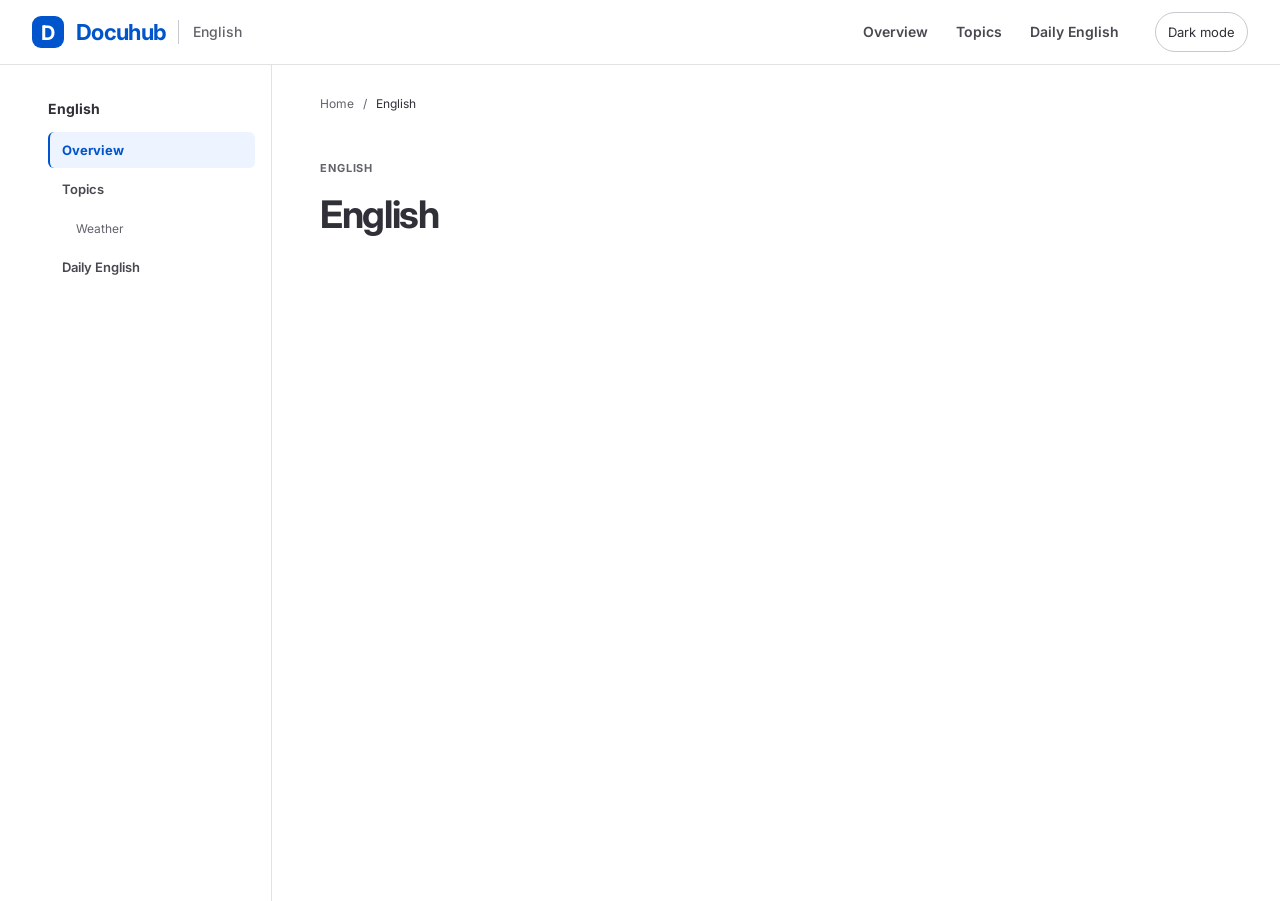
==== eng/index.html @ 5186b71e "Added a couple of more sentences for ajar" ====
<!DOCTYPE html>
<html lang="en">
  <head>
    <meta charset="UTF-8" />
    <meta name="viewport" content="width=device-width, initial-scale=1.0" />
    <title>English | Docuhub</title>
    <link rel="preconnect" href="https://fonts.googleapis.com" />
    <link rel="preconnect" href="https://fonts.gstatic.com" crossorigin />
    <link href="https://fonts.googleapis.com/css2?family=Inter:wght@400;500;600;700;800&display=swap" rel="stylesheet" />
    <link rel="stylesheet" href="../styles.css" />
    <link rel="stylesheet" href="english.css" />
    <link rel="stylesheet" href="../docs.css" />
  </head>
  <body>
    <header class="site-header">
      <div class="container header-inner">
        <a href="index.html" class="brand">Docuhub</a>
        <nav class="main-nav" aria-label="Primary navigation">
          <a href="#topics">Topics</a>
          <a href="#daily-english">Daily English</a>
        </nav>
        <a href="index.html" class="header-link">English home</a>
      </div>
    </header>
    <nav class="breadcrumb container" aria-label="Breadcrumb">
      <a href="index.html">Home</a><span>/</span><span aria-current="page">English</span>
    </nav>
    <main class="git-page">
      <section class="hero" id="english-overview">
        <div class="container hero-copy">
          <span class="eyebrow">English</span>
          <h1>English</h1>
        </div>
      </section>
      <section class="git-section" id="topics" aria-labelledby="topics-heading" hidden>
        <div class="english-layout">
          <aside class="english-sidebar">
            <h2 id="topics-heading">Topics</h2>
            <nav aria-label="English topics">
              <a href="#weather" aria-current="page">Weather</a>
            </nav>
          </aside>
          <article class="english-content" id="weather" aria-labelledby="weather-heading">
            <span class="eyebrow">English / Topics</span>
            <h1 id="weather-heading">Weather</h1>
            <p>Learn useful words and phrases for talking about the weather in everyday conversations.</p>
            <section id="weather-vocabulary" aria-labelledby="weather-vocabulary-heading">
              <h2 id="weather-vocabulary-heading">Vocabulary</h2>
              <dl>
                <dt>Sunny</dt>
                <dd>The sun is shining. "It's sunny today."</dd>
                <dt>Cloudy</dt>
                <dd>The sky is covered with clouds. "It's cloudy this morning."</dd>
                <dt>Rainy</dt>
                <dd>Rain is falling. "It's a rainy day, so take an umbrella."</dd>
                <dt>Windy</dt>
                <dd>There is a lot of wind. "It's windy outside."</dd>
                <dt>Chilly</dt>
                <dd>A little cold. "It's chilly this evening."</dd>
              </dl>
            </section>
            <section id="weather-phrases" aria-labelledby="weather-phrases-heading">
              <h2 id="weather-phrases-heading">Useful phrases</h2>
              <ul>
                <li>What's the weather like today?</li>
                <li>It looks like it might rain.</li>
                <li>It's getting warmer.</li>
                <li>What's the forecast for tomorrow?</li>
                <li>The weather was good at the start of the day, then a sudden downpour ruined our afternoon plans.</li>
                <li>The weather was good at the start of the day, then the wind picked up and it started to pour.</li>
                <li>Fair weather was forecast for the following day.</li>
                <li>The weather is expected to remain clear for the next few days.</li>
                <li>The match has been cancelled due to adverse weather conditions.</li>
                <li>The rescue operation has been complicated by bad weather.</li>
              </ul>
            </section>
            <section id="weather-conversation" aria-labelledby="weather-conversation-heading">
              <h2 id="weather-conversation-heading">Example conversation</h2>
              <p><strong>Alex:</strong> What's the weather like outside?</p>
              <p><strong>Sam:</strong> It's sunny, but a little chilly.</p>
              <p><strong>Alex:</strong> Should I take a jacket?</p>
              <p><strong>Sam:</strong> Yes, it might get colder this afternoon.</p>
            </section>
            <section id="weather-practice" aria-labelledby="weather-practice-heading">
              <h2 id="weather-practice-heading">Practice</h2>
              <p>Describe today's weather in your town using two or three sentences. Then say what you will wear or take with you.</p>
            </section>
          </article>
          <aside class="english-toc">
            <h2>On this page</h2>
            <nav aria-label="Weather table of contents">
              <a href="#weather-vocabulary">Vocabulary</a>
              <a href="#weather-phrases">Useful phrases</a>
              <a href="#weather-conversation">Example conversation</a>
              <a href="#weather-practice">Practice</a>
            </nav>
          </aside>
        </div>
      </section>
      <section class="git-section" id="daily-english" aria-labelledby="daily-english-heading" hidden>
        <div class="container">
          <div class="section-heading">
            <h2 id="daily-english-heading">Daily English</h2>
          </div>
          <p>We left the door ajar so that we could hear what they were saying.(If a door is ajar, it is slightly open)
            അവർ പറയുന്നത് കേൾക്കാൻ വേണ്ടി ഞങ്ങൾ വാതിൽ തുറന്നിട്ടു.<br/>
            I left the door ajar so that I could hear the baby.<br/>
            When police arrived, the center console of his pickup truck was ajar.
          </p>
        </div>
      </section>
    </main>
    <script src="../docs.js"></script>
    <script src="english.js"></script>
  </body>
</html>
---- styles.css ----
:root {
  --bg: #f5f7fb;
  --bg-soft: #f9fafb;
  --panel: #ffffff;
  --panel-alt: #f8fafc;
  --line: #e7ebf1;
  --line-strong: #dfe7f1;
  --text: #111827;
  --muted: #5b6474;
  --muted-strong: #374151;
  --primary: #4f46e5;
  --primary-soft: #eef2ff;
  --success: #10b981;
  --warning: #f59e0b;
  --shadow: 0 14px 32px rgba(15, 23, 42, 0.06);
  --radius: 20px;
}

* {
  box-sizing: border-box;
}

html {
  scroll-behavior: smooth;
}

body {
  margin: 0;
  font-family: "Inter", sans-serif;
  background: linear-gradient(180deg, #eaf4ff 0%, #f5faff 42%, #dceeff 100%);
  color: var(--text);
  line-height: 1.6;
}

a {
  color: inherit;
  text-decoration: none;
}

img {
  max-width: 100%;
  display: block;
}

.container {
  width: min(860px, calc(100% - 32px));
  margin: 0 auto;
}

.site-header {
  position: sticky;
  top: 0;
  z-index: 30;
  background: rgba(255, 255, 255, 0.8);
  backdrop-filter: blur(14px);
  border-bottom: 1px solid rgba(231, 235, 241, 0.9);
}

.header-inner {
  height: 78px;
  display: flex;
  align-items: center;
  justify-content: space-between;
  gap: 28px;
}

.brand {
  font-size: 1.15rem;
  font-weight: 700;
  letter-spacing: -0.03em;
}

.main-nav {
  display: flex;
  align-items: center;
  gap: 10px;
  margin-left: auto;
  margin-right: auto;
}

.main-nav a {
  padding: 10px 14px;
  border-radius: 10px;
  color: var(--muted-strong);
  font-size: 0.88rem;
  font-weight: 600;
  transition: background 0.2s ease, color 0.2s ease;
}

.main-nav a:hover,
.main-nav a:focus-visible {
  background: #f3f4f6;
  color: var(--text);
}

.header-link {
  display: inline-flex;
  align-items: center;
  justify-content: center;
  min-height: 38px;
  padding: 10px 16px;
  border: 1px solid var(--line);
  border-radius: 10px;
  color: var(--text);
  background: rgba(255, 255, 255, 0.7);
  font-size: 0.82rem;
  font-weight: 600;
}

.breadcrumb {
  display: flex;
  align-items: center;
  gap: 9px;
  padding-top: 16px;
  color: var(--muted);
  font-size: 0.8rem;
  font-weight: 600;
}

.breadcrumb a:hover,
.breadcrumb a:focus-visible {
  color: var(--primary);
}

.breadcrumb span:last-child {
  color: var(--text);
}

.hero {
  padding: 88px 0 45px;
}

.hero-grid {
  display: grid;
  grid-template-columns: 1fr;
  gap: 32px;
  align-items: start;
}

.eyebrow {
  display: inline-flex;
  align-items: center;
  padding: 6px 10px;
  border-radius: 999px;
  background: var(--primary-soft);
  color: var(--primary);
  font-size: 0.72rem;
  font-weight: 700;
  letter-spacing: 0.08em;
  text-transform: uppercase;
}

.hero-copy h1 {
  margin: 18px 0 16px;
  font-size: clamp(2.8rem, 4vw, 4.4rem);
  line-height: 0.98;
  letter-spacing: -0.06em;
}

.hero-copy p {
  margin: 0;
  max-width: 560px;
  color: var(--muted);
  font-size: 1.08rem;
}

.hero-actions {
  display: flex;
  flex-wrap: wrap;
  gap: 14px;
  margin-top: 28px;
}

.btn {
  display: inline-flex;
  align-items: center;
  justify-content: center;
  min-height: 46px;
  padding: 0 22px;
  border-radius: 12px;
  font-size: 0.92rem;
  font-weight: 600;
  transition: transform 0.2s ease, box-shadow 0.2s ease;
}

.btn:hover {
  transform: translateY(-1px);
}

.btn-primary {
  background: var(--primary);
  color: #fff;
  box-shadow: 0 12px 18px rgba(79, 70, 229, 0.16);
}

.btn-secondary {
  background: var(--panel);
  color: var(--text);
  border: 1px solid var(--line);
}

.stats {
  list-style: none;
  display: flex;
  flex-wrap: wrap;
  gap: 28px;
  padding: 0;
  margin: 36px 0 0;
}

.stats li {
  display: flex;
  flex-direction: column;
  gap: 4px;
}

.stats strong {
  font-size: 1.55rem;
  letter-spacing: -0.04em;
}

.stats span {
  color: var(--muted);
  font-size: 0.8rem;
}

.hero-panel {
  display: flex;
  justify-content: center;
}

.window-shell {
  width: min(100%, 500px);
  background: rgba(255, 255, 255, 0.9);
  border: 1px solid var(--line);
  border-radius: 22px;
  box-shadow: var(--shadow);
  overflow: hidden;
}

.window-bar {
  display: flex;
  align-items: center;
  gap: 8px;
  height: 46px;
  padding: 0 16px;
  background: #f7f9fb;
  border-bottom: 1px solid var(--line);
}

.window-bar span {
  width: 11px;
  height: 11px;
  border-radius: 50%;
  display: inline-block;
}

.window-bar span:nth-child(1) { background: #fbbf24; }
.window-bar span:nth-child(2) { background: #34d399; }
.window-bar span:nth-child(3) { background: #f87171; }

.code-block {
  padding: 22px 20px 24px;
  background: linear-gradient(180deg, #ffffff 0%, #fbfcfe 100%);
  font-family: "SFMono-Regular", Consolas, "Liberation Mono", Menlo, monospace;
  font-size: 0.88rem;
  color: #1f2937;
}

.code-line {
  margin: 0 0 10px;
  color: #334155;
  letter-spacing: -0.02em;
}

.code-line.comment {
  color: #64748b;
}

.token-key {
  color: #4f46e5;
}

.token-keyword {
  color: #0f766e;
}

.docs-section,
.feature-section {
  padding: 28px 0 64px;
}

.section-heading {
  margin-bottom: 28px;
}

.section-heading h2,
.feature-copy h2 {
  margin: 14px 0 0;
  font-size: clamp(2rem, 3vw, 2.6rem);
  letter-spacing: -0.05em;
}

.card-grid {
  display: grid;
  grid-template-columns: 1fr;
  gap: 22px;
}

.doc-card {
  background: rgba(255, 255, 255, 0.9);
  border: 1px solid var(--line);
  border-radius: 18px;
  padding: 22px 20px 18px;
  box-shadow: 0 8px 22px rgba(15, 23, 42, 0.02);
}

.card-head {
  display: flex;
  align-items: center;
  justify-content: space-between;
  gap: 12px;
}

.chip {
  display: inline-flex;
  align-items: center;
  min-height: 26px;
  padding: 4px 9px;
  border-radius: 999px;
  font-size: 0.7rem;
  font-weight: 700;
}

.chip-backend {
  background: #eef2ff;
  color: #4338ca;
}

.doc-card h3 {
  margin: 22px 0 8px;
  font-size: 1.16rem;
  letter-spacing: -0.03em;
}

.doc-card p {
  margin: 0;
  color: var(--muted);
  font-size: 0.9rem;
}

.reference-links {
  max-width: 640px;
  margin-inline: auto;
}

.reference-links h3 {
  margin-top: 20px;
  margin-bottom: 14px;
}

.reference-links p + p {
  margin-top: 10px;
}

.reference-links p a {
  display: flex;
  align-items: center;
  justify-content: space-between;
  gap: 16px;
  min-height: 54px;
  padding: 12px 15px;
  border: 1px solid var(--line);
  border-left: 3px solid var(--primary);
  border-radius: 8px;
  background: var(--panel-alt);
  color: var(--muted-strong);
  font-weight: 600;
  transition: border-color 0.18s ease, background 0.18s ease, color 0.18s ease, transform 0.18s ease;
}

.reference-links p a::after {
  content: "↗";
  flex: 0 0 auto;
  color: var(--primary);
  font-size: 1.1rem;
}

.reference-links p a:hover,
.reference-links p a:focus-visible {
  border-color: var(--primary);
  background: var(--primary-soft);
  color: var(--primary);
  transform: translateX(2px);
}

.reference-links p a:focus-visible {
  outline: 3px solid rgba(79, 70, 229, 0.25);
  outline-offset: 3px;
}

.feature-section {
  padding-top: 8px;
}

.feature-layout {
  display: grid;
  grid-template-columns: minmax(0, 1fr) 280px;
  gap: 28px;
  align-items: start;
}

.feature-copy p {
  max-width: 640px;
  color: var(--muted);
}

.topic-panel {
  padding: 22px;
  border: 1px solid var(--line);
  border-radius: 16px;
  background: rgba(255, 255, 255, 0.9);
  box-shadow: var(--shadow);
}

.topic-panel h3 {
  margin: 0 0 14px;
  font-size: 1.25rem;
  letter-spacing: -0.04em;
}

.topic-panel ul {
  list-style: none;
  margin: 0;
  padding: 0;
  display: grid;
  gap: 10px;
}

.topic-panel li {
  padding: 11px 12px;
  border-radius: 10px;
  background: var(--panel-alt);
  color: var(--muted-strong);
  font-size: 0.92rem;
  font-weight: 600;
}

.topics-section {
  padding: 88px 0 72px;
}

.section-heading p {
  max-width: 620px;
  margin: 14px 0 0;
  color: var(--muted);
}

.topic-list {
  display: grid;
  gap: 12px;
}

.topic-item {
  display: grid;
  grid-template-columns: 42px 1fr;
  gap: 16px;
  align-items: start;
  padding: 20px;
  border: 1px solid var(--line);
  border-radius: 14px;
  background: rgba(255, 255, 255, 0.86);
  transition: border-color 0.2s ease, box-shadow 0.2s ease, transform 0.2s ease;
}

.topic-item:hover,
.topic-item:focus-visible {
  border-color: #c7d2fe;
  box-shadow: 0 10px 24px rgba(79, 70, 229, 0.08);
  transform: translateY(-1px);
}

.topic-number {
  color: var(--primary);
  font-size: 0.78rem;
  font-weight: 700;
  padding-top: 3px;
}

.topic-item strong,
.topic-item small {
  display: block;
}

.interview-section {
  margin-top: 72px;
  padding-top: 42px;
  border-top: 1px solid var(--line);
}

.javascript-topics {
  padding-top: 52px;
}

.frontend-topic-grid {
  max-width: 620px;
}

.frontend-topic-card {
  display: block;
  color: inherit;
  transition: border-color 0.18s ease, box-shadow 0.18s ease, transform 0.18s ease;
}

.frontend-topic-card:hover,
.frontend-topic-card:focus-visible {
  border-color: #138a83;
  box-shadow: 0 12px 26px rgba(19, 138, 131, 0.12);
  transform: translateY(-2px);
}

.frontend-topic-card:focus-visible {
  outline: 3px solid rgba(19, 138, 131, 0.25);
  outline-offset: 3px;
}

.frontend-topic-action {
  display: inline-flex;
  align-items: center;
  gap: 8px;
  margin-top: 18px;
  color: #087c75;
  font-size: 0.88rem;
  font-weight: 700;
}

.topic-back-link {
  display: inline-flex;
  margin-bottom: 24px;
  color: var(--muted-strong);
  font-size: 0.88rem;
  font-weight: 600;
}

.topic-back-link:hover,
.topic-back-link:focus-visible {
  color: #087c75;
}

.integration-topic {
  scroll-margin-top: 100px;
}

.integration-topic h3 {
  margin: 28px 0 8px;
  font-size: 1.08rem;
}

.integration-topic > p {
  margin: 0;
  color: var(--muted);
}

.integration-capabilities,
.integration-products {
  display: grid;
  grid-template-columns: repeat(auto-fit, minmax(190px, 1fr));
  gap: 10px 24px;
  margin: 12px 0 0;
  padding-left: 20px;
  color: var(--muted-strong);
}

.javascript-topics .section-heading {
  margin-bottom: 34px;
}

.javascript-guide {
  border-top: 1px solid var(--line);
}

.javascript-step {
  padding: 28px 0;
  border-bottom: 1px solid var(--line);
}

.javascript-step-heading {
  display: grid;
  grid-template-columns: 36px minmax(0, 1fr);
  gap: 14px;
  align-items: start;
  margin-bottom: 18px;
}

.javascript-step-number {
  display: grid;
  place-items: center;
  width: 32px;
  height: 32px;
  border-radius: 50%;
  background: var(--primary-soft);
  color: var(--primary);
  font-size: 0.76rem;
  font-weight: 700;
}

.javascript-step-heading h3 {
  margin: 2px 0 4px;
  font-size: 1.12rem;
}

.javascript-step-heading p {
  max-width: 680px;
  margin: 0;
  color: var(--muted);
  font-size: 0.9rem;
}

.javascript-step .code-snippet {
  margin-top: 0;
}

.javascript-guide .syntax-keyword {
  color: #c586c0;
}

.javascript-guide .syntax-string {
  color: #ce9178;
}

.javascript-guide .syntax-tag {
  color: #569cd6;
}

.javascript-guide .syntax-literal {
  color: #4ec9b0;
}

.javascript-note {
  margin-top: 22px;
  padding: 2px 0 2px 16px;
  border-left: 3px solid #138a83;
}

.javascript-note strong {
  color: var(--text);
  font-size: 0.9rem;
}

.javascript-note p {
  margin: 4px 0 0;
  color: var(--muted);
  font-size: 0.88rem;
}

.question-list {
  display: grid;
  gap: 10px;
}

.question-item {
  border: 1px solid var(--line);
  border-radius: 14px;
  background: rgba(255, 255, 255, 0.86);
  overflow: hidden;
}

.question-item summary {
  cursor: pointer;
  padding: 18px 20px;
  color: var(--text);
  font-size: 0.98rem;
  font-weight: 700;
  list-style-position: inside;
}

.question-item summary::marker {
  color: var(--primary);
}

.question-item p {
  margin: 0;
  padding: 0 20px 20px 40px;
  color: var(--muted);
  font-size: 0.92rem;
}

.question-item code {
  padding: 2px 5px;
  border-radius: 5px;
  background: var(--primary-soft);
  color: var(--primary);
  font-family: "SFMono-Regular", Consolas, monospace;
  font-size: 0.86em;
}

.topic-item strong {
  margin-bottom: 5px;
  font-size: 1rem;
}

.topic-item small {
  color: var(--muted);
  font-size: 0.88rem;
}

.git-page {
  padding-bottom: 80px;
}

.git-hub {
  padding: 28px 0 18px;
}

.git-topic-cards {
  display: grid;
  grid-template-columns: repeat(4, minmax(0, 1fr));
  gap: 12px;
}

.git-topic-card {
  display: flex;
  min-height: 170px;
  flex-direction: column;
  justify-content: space-between;
  padding: 18px;
  border: 1px solid var(--line);
  border-radius: 14px;
  background: rgba(255, 255, 255, 0.9);
  box-shadow: 0 8px 22px rgba(15, 23, 42, 0.04);
  transition: border-color 0.2s ease, box-shadow 0.2s ease, transform 0.2s ease;
}

.git-topic-card:hover,
.git-topic-card:focus-visible {
  border-color: #a5b4fc;
  box-shadow: 0 12px 24px rgba(79, 70, 229, 0.1);
  transform: translateY(-2px);
}

.topic-card-number {
  color: var(--primary);
  font-size: 0.76rem;
  font-weight: 700;
}

.git-topic-card strong {
  display: block;
  margin-top: 20px;
  font-size: 1.05rem;
}

.git-topic-card small {
  color: var(--muted);
  font-size: 0.84rem;
}

.git-section {
  padding: 28px 0 0;
  scroll-margin-top: 102px;
}

.git-layout {
  display: grid;
  grid-template-columns: minmax(0, 1fr) 220px;
  gap: 34px;
  align-items: start;
}

.git-main .container {
  width: auto;
}

.git-toc {
  position: sticky;
  top: 102px;
  margin-top: 32px;
  padding: 18px;
  border-left: 1px solid var(--line-strong);
}

.git-toc nav {
  display: grid;
  gap: 12px;
  margin-top: 14px;
}

.git-toc a {
  color: var(--muted);
  font-size: 0.86rem;
  font-weight: 600;
}

.git-toc a:hover,
.git-toc a:focus-visible {
  color: var(--primary);
}

.git-grid {
  display: grid;
  grid-template-columns: repeat(2, minmax(0, 1fr));
  gap: 16px;
}

.git-grid.git-tutorial-list {
  grid-template-columns: minmax(0, 1fr);
}

.git-card,
.submission-card {
  padding: 22px;
  border: 1px solid var(--line);
  border-radius: 16px;
  background: rgba(255, 255, 255, 0.9);
  box-shadow: var(--shadow);
}

.git-card h3,
.submission-card h2 {
  margin: 0 0 8px;
  letter-spacing: -0.03em;
}

.git-card p,
.submission-card p {
  margin: 0;
  color: var(--muted);
}

.git-card code,
.git-command {
  font-family: "SFMono-Regular", Consolas, "Liberation Mono", Menlo, monospace;
}

.git-command {
  display: block;
  margin: 0;
  padding: 12px 14px;
  overflow-x: auto;
  border-radius: 10px 10px 0 0;
  background: #292c34;
  color: #d9dee9;
  font-size: 0.84rem;
}

.code-snippet {
  position: relative;
  margin-top: 16px;
  overflow: hidden;
  border: 1px solid #353943;
  border-radius: 10px;
  background: #292c34;
  box-shadow: 0 10px 22px rgba(15, 23, 42, 0.16);
}

.code-header {
  padding: 12px 20px;
  background: #292c34;
  color: #eef1f7;
  font-size: 0.88rem;
  font-weight: 700;
}

.code-footer {
  display: flex;
  align-items: center;
  justify-content: space-between;
  min-height: 62px;
  padding: 10px 18px 10px 20px;
  border-top: 1px solid #393d47;
  background: #292c34;
  color: #e7eaf0;
  font-size: 0.84rem;
}

.copy-button {
  position: relative;
  width: 32px;
  height: 32px;
  padding: 0;
  border: 0;
  background: transparent;
  color: #d8dee9;
  cursor: pointer;
  font: 600 0.78rem/1.2 "Inter", sans-serif;
  font-size: 0;
  text-align: center;
  transition: background 0.2s ease;
}

.copy-button::before,
.copy-button::after {
  position: absolute;
  display: block;
  width: 11px;
  height: 13px;
  border: 2px solid currentColor;
  border-radius: 2px;
  content: "";
}

.copy-button::before {
  transform: translate(5px, 2px);
}

.copy-button::after {
  transform: translate(1px, -2px);
  background: #292c34;
}

.copy-button:hover,
.copy-button:focus-visible {
  color: #ffffff;
}

.code-snippet > .copy-button {
  position: absolute;
  top: 10px;
  right: 10px;
  z-index: 2;
  display: block;
  width: auto;
  min-width: 52px;
  height: 30px;
  padding: 0 10px;
  border: 1px solid #f2b84b;
  border-radius: 6px;
  background: #f2b84b;
  color: #242832;
  font: 600 0.78rem/1.2 "Inter", sans-serif;
  font-size: 0.78rem;
  text-align: center;
}

.code-snippet > .copy-button::before,
.code-snippet > .copy-button::after {
  display: none;
}

.code-snippet > .copy-button:hover,
.code-snippet > .copy-button:focus-visible {
  background: #ffd166;
  color: #161a21;
}

.code-snippet > .git-command,
.code-snippet > pre {
  padding: 18px 88px 18px 16px;
  border-radius: 10px;
}

.code-snippet > .git-command,
.code-snippet > pre,
.code-snippet > .git-command *,
.code-snippet > pre * {
  color: #d9dee9;
}

.code-snippet .syntax-command,
.code-snippet .syntax-keyword {
  color: #f4a261;
}

.code-snippet .syntax-string,
.code-snippet .syntax-tag {
  color: #8ed081;
}

.code-snippet .syntax-comment {
  color: #8993a4;
}

.code-snippet .syntax-literal {
  color: #c792ea;
}

.git-command {
  padding: 18px 88px 18px 16px;
  border-radius: 10px;
}

.git-issue pre {
  padding: 18px 88px 18px 16px;
  border-radius: 10px;
}

.copy-button {
  position: absolute;
  top: 10px;
  right: 10px;
  z-index: 1;
  width: auto;
  min-width: 52px;
  height: 30px;
  padding: 0 10px;
  border: 1px solid #555b68;
  border-radius: 6px;
  background: #343842;
  color: #e7eaf0;
  font-size: 0.78rem;
  text-align: center;
}

.copy-button::before,
.copy-button::after {
  display: none;
}

.copy-button:hover,
.copy-button:focus-visible {
  background: #454b58;
  color: #ffffff;
}

.code-header {
  letter-spacing: 0.04em;
  text-transform: lowercase;
}

.copy-button {
  width: auto;
  min-width: 52px;
  height: 32px;
  padding: 0 10px;
  border: 1px solid #555b68;
  border-radius: 6px;
  background: #343842;
  color: #e7eaf0;
  font-size: 0.76rem;
  text-align: center;
}

.copy-button::before,
.copy-button::after {
  display: none;
}

.copy-button:hover,
.copy-button:focus-visible {
  background: #454b58;
}

.copy-button {
  display: block;
  width: 100%;
  min-width: 0;
  height: auto;
  padding: 10px 14px;
  border: 0;
  border-top: 1px solid #4a4f5b;
  border-radius: 0;
  background: #343842;
  font-size: 0.78rem;
  font-weight: 600;
  text-align: right;
}

.syntax-command,
.syntax-keyword {
  color: #f4a261;
}

.syntax-string,
.syntax-tag {
  color: #8ed081;
}

.syntax-comment {
  color: #8993a4;
  font-style: italic;
}

.syntax-literal {
  color: #c792ea;
}

.submission-card {
  margin-top: 28px;
}

.submission-form {
  display: grid;
  gap: 14px;
  margin-top: 20px;
}

.submission-form label {
  display: grid;
  gap: 6px;
  color: var(--muted-strong);
  font-size: 0.88rem;
  font-weight: 600;
}

.submission-form input,
.submission-form textarea {
  width: 100%;
  padding: 11px 12px;
  border: 1px solid var(--line-strong);
  border-radius: 10px;
  color: var(--text);
  font: inherit;
  background: var(--panel);
}

.submission-form textarea {
  min-height: 110px;
  resize: vertical;
}

.submission-note {
  margin-top: 12px !important;
  font-size: 0.82rem;
}

.git-issue {
  margin-top: 34px;
  padding-top: 28px;
  border-top: 1px solid var(--line);
}

.git-issue h3 {
  margin: 12px 0 10px;
  font-size: 1.35rem;
  letter-spacing: -0.03em;
}

.git-issue p {
  margin: 0 0 16px;
}

.git-issue .issue-intro {
  margin-bottom: 22px;
}

.issue-label {
  display: block;
  margin-bottom: 6px;
  color: var(--text);
  font-size: 0.88rem;
  font-weight: 700;
}

.git-issue pre {
  margin: 0;
  padding: 16px;
  overflow-x: auto;
  border-radius: 0;
  background: #292c34;
  color: #d9dee9;
  font: 0.82rem/1.6 "SFMono-Regular", Consolas, "Liberation Mono", Menlo, monospace;
}

.git-issue a {
  color: var(--primary);
  font-weight: 600;
}

[hidden] {
  display: none !important;
}

@media (max-width: 900px) {
  .hero-grid,
  .feature-layout,
  .card-grid,
  .git-grid,
  .git-layout,
  .git-topic-cards {
    grid-template-columns: 1fr;
  }

  .git-toc {
    position: static;
    grid-row: 1;
    margin-top: 28px;
    border-top: 1px solid var(--line-strong);
    border-left: 0;
  }

  .git-toc nav {
    grid-template-columns: repeat(3, 1fr);
  }

  .header-inner {
    gap: 14px;
  }

  .main-nav {
    gap: 6px;
  }
}

@media (max-width: 640px) {
  .header-inner {
    height: auto;
    padding: 14px 0;
    flex-wrap: wrap;
    justify-content: center;
  }

  .brand {
    width: 100%;
    text-align: center;
  }

  .main-nav {
    order: 3;
    width: 100%;
    justify-content: center;
    flex-wrap: wrap;
  }

  .header-link {
    display: none;
  }

  .hero {
    padding-top: 56px;
  }

  .hero-copy h1 {
    font-size: 3rem;
  }

  .feature-layout {
    grid-template-columns: 1fr;
  }

  .git-toc nav {
    grid-template-columns: 1fr;
  }
}
body {
  margin: 0;
  font-family: "Inter", sans-serif;
  background: linear-gradient(180deg, #eaf4ff 0%, #f5faff 42%, #dceeff 100%);
  color: var(--text);
  line-height: 1.6;
}
.site-header {
  position: sticky;
  top: 0;
  z-index: 30;
  background: rgba(255, 255, 255, 0.8);
  border-bottom: 1px solid rgba(231, 235, 241, 0.9);
}

.header-inner {
  height: 78px;
  display: flex;
  align-items: center;
  justify-content: space-between;
  gap: 28px;
}

.brand {
  font-size: 1.15rem;
  font-weight: 700;
  letter-spacing: -0.03em;
}

.main-nav {
  display: flex;
  align-items: center;
  gap: 10px;
  margin-left: auto;
  margin-right: auto;
}

.main-nav a {
  padding: 10px 14px;
  border-radius: 10px;
  color: var(--muted-strong);
  font-size: 0.88rem;
  font-weight: 600;
  transition: background 0.2s ease, color 0.2s ease;
}

.main-nav a:hover,
.main-nav a:focus-visible {
  background: #f3f4f6;
  color: var(--text);
}

.header-link {
  display: inline-flex;
  align-items: center;
  justify-content: center;
  min-height: 38px;
  padding: 10px 16px;
  border: 1px solid var(--line);
  border-radius: 10px;
  color: var(--text);
  background: rgba(255, 255, 255, 0.7);
  font-size: 0.82rem;
  font-weight: 600;
}

.hero {
  padding: 88px 0 45px;
}

.hero-grid {
  display: grid;
  grid-template-columns: 1fr;
  gap: 32px;
  align-items: start;
}

.eyebrow {
  display: inline-flex;
  align-items: center;
  padding: 6px 10px;
  border-radius: 999px;
  background: var(--primary-soft);
  color: var(--primary);
  font-size: 0.72rem;
  font-weight: 700;
  letter-spacing: 0.08em;
  text-transform: uppercase;
}

.hero-copy h1 {
  margin: 18px 0 16px;
  font-size: clamp(2.8rem, 4vw, 4.4rem);
  line-height: 0.98;
  letter-spacing: -0.06em;
}

.hero-copy p {
  margin: 0;
  max-width: 560px;
  color: var(--muted);
  font-size: 1.08rem;
}

.hero-actions {
  display: flex;
  flex-wrap: wrap;
  gap: 14px;
  margin-top: 28px;
}

.btn {
  display: inline-flex;
  align-items: center;
  justify-content: center;
  min-height: 46px;
  padding: 0 22px;
  border-radius: 12px;
  font-size: 0.92rem;
  font-weight: 600;
  transition: transform 0.2s ease, box-shadow 0.2s ease;
}

.btn:hover {
  transform: translateY(-1px);
}

.btn-primary {
  background: var(--primary);
  color: #fff;
  box-shadow: 0 12px 18px rgba(79, 70, 229, 0.16);
}

.btn-secondary {
  background: var(--panel);
  color: var(--text);
  border: 1px solid var(--line);
}

.stats {
  list-style: none;
  display: flex;
  flex-wrap: wrap;
  gap: 28px;
  padding: 0;
  margin: 36px 0 0;
}

.stats li {
  display: flex;
  flex-direction: column;
  gap: 4px;
}

.stats strong {
  font-size: 1.55rem;
  letter-spacing: -0.04em;
}

.stats span {
  color: var(--muted);
  font-size: 0.8rem;
}

.hero-panel {
  display: flex;
  justify-content: center;
}

.window-shell {
  width: min(100%, 500px);
  background: rgba(255, 255, 255, 0.9);
  border: 1px solid var(--line);
  border-radius: 22px;
  box-shadow: var(--shadow);
  overflow: hidden;
}

.window-bar {
  display: flex;
  align-items: center;
  gap: 8px;
  height: 46px;
  padding: 0 16px;
  background: #f7f9fb;
  border-bottom: 1px solid var(--line);
}

.window-bar span {
  width: 11px;
  height: 11px;
  border-radius: 50%;
  display: inline-block;
}

.window-bar span:nth-child(1) { background: #fbbf24; }
.window-bar span:nth-child(2) { background: #34d399; }
.window-bar span:nth-child(3) { background: #f87171; }

.code-block {
  padding: 22px 20px 24px;
  background: linear-gradient(180deg, #ffffff 0%, #fbfcfe 100%);
  font-family: "SFMono-Regular", Consolas, "Liberation Mono", Menlo, monospace;
  font-size: 0.88rem;
  color: #1f2937;
}

.code-line {
  margin: 0 0 10px;
  color: #334155;
  letter-spacing: -0.02em;
}

.code-line.comment {
  color: #64748b;
}

.token-key {
  color: #4f46e5;
}

.token-keyword {
  color: #0f766e;
}

.docs-section,
.feature-section {
  padding: 28px 0 64px;
}

.section-heading {
  margin-bottom: 28px;
}

.section-heading h2,
.feature-copy h2 {
  margin: 14px 0 0;
  font-size: clamp(2rem, 3vw, 2.6rem);
  letter-spacing: -0.05em;
}

.card-grid {
  display: grid;
  grid-template-columns: 1fr;
  gap: 22px;
}

.doc-card {
  background: rgba(255, 255, 255, 0.9);
  border: 1px solid var(--line);
  border-radius: 18px;
  padding: 22px 20px 18px;
  box-shadow: 0 8px 22px rgba(15, 23, 42, 0.02);
}

.card-head {
  display: flex;
  justify-content: space-between;
  align-items: center;
  gap: 12px;
  margin-bottom: 18px;
}

.chip {
  display: inline-flex;
  align-items: center;
  justify-content: center;
  padding: 7px 11px;
  border-radius: 999px;
  font-size: 0.72rem;
  font-weight: 700;
  letter-spacing: 0.04em;
  text-transform: uppercase;
}

.chip-backend {
  background: #eef2ff;
  color: #4338ca;
}

.chip-frontend {
  background: #ecfeff;
  color: #0f766e;
}

.chip-ai {
  background: #fef3c7;
  color: #b45309;
}

.meta {
  color: var(--muted);
  font-size: 0.74rem;
  font-weight: 600;
}

.doc-card h3 {
  margin: 0 0 12px;
  font-size: 1.6rem;
  letter-spacing: -0.04em;
}

.doc-card p {
  margin: 0 0 16px;
  color: var(--muted);
}

.doc-card ul {
  list-style: none;
  padding: 0;
  margin: 0;
  display: grid;
  gap: 8px;
}

.doc-card li {
  position: relative;
  padding-left: 16px;
  color: var(--muted-strong);
  font-size: 0.9rem;
}

.doc-card li::before {
  content: "•";
  position: absolute;
  left: 0;
  color: var(--primary);
}

.feature-layout {
  display: grid;
  grid-template-columns: 1fr;
  gap: 24px;
  align-items: start;
}

.feature-copy p {
  margin: 16px 0 0;
  color: var(--muted);
  max-width: 720px;
}

.feature-list {
  display: grid;
  gap: 18px;
  margin-top: 30px;
}

.feature-item {
  display: flex;
  align-items: flex-start;
  gap: 14px;
  padding: 14px 14px 14px 0;
  border-top: 1px solid var(--line);
}

.feature-item:first-child {
  border-top: none;
  padding-top: 0;
}

.feature-bullet {
  width: 11px;
  height: 11px;
  border-radius: 50%;
  margin-top: 8px;
  background: linear-gradient(135deg, var(--primary) 0%, #8b5cf6 100%);
  box-shadow: 0 0 0 6px rgba(79, 70, 229, 0.08);
}

.feature-item h4 {
  margin: 0 0 4px;
  font-size: 1.05rem;
}

.feature-item p {
  margin: 0;
  color: var(--muted);
  font-size: 0.93rem;
}

.topic-panel {
  background: var(--panel);
  border: 1px solid var(--line);
  border-radius: 18px;
  padding: 22px 20px;
  box-shadow: var(--shadow);
}

.topic-panel h3 {
  margin: 0 0 14px;
  font-size: 1.25rem;
  letter-spacing: -0.04em;
}

.topic-panel ul {
  list-style: none;
  margin: 0;
  padding: 0;
  display: grid;
  gap: 10px;
}

.topic-panel li {
  padding: 11px 12px;
  border-radius: 10px;
  background: var(--panel-alt);
  color: var(--muted-strong);
  font-size: 0.92rem;
  font-weight: 600;
}

.topics-section {
  padding: 88px 0 72px;
}

.section-heading p {
  max-width: 620px;
  margin: 14px 0 0;
  color: var(--muted);
}

.topic-list {
  display: grid;
  gap: 12px;
}

.topic-item {
  display: grid;
  grid-template-columns: 42px 1fr;
  gap: 16px;
  align-items: start;
  padding: 20px;
  border: 1px solid var(--line);
  border-radius: 14px;
  background: rgba(255, 255, 255, 0.86);
  transition: border-color 0.2s ease, box-shadow 0.2s ease, transform 0.2s ease;
}

.topic-item:hover,
.topic-item:focus-visible {
  border-color: #c7d2fe;
  box-shadow: 0 10px 24px rgba(79, 70, 229, 0.08);
  transform: translateY(-1px);
}

.topic-number {
  color: var(--primary);
  font-size: 0.78rem;
  font-weight: 700;
  padding-top: 3px;
}

.topic-item strong,
.topic-item small {
  display: block;
}

.interview-section {
  margin-top: 72px;
  padding-top: 42px;
  border-top: 1px solid var(--line);
}

.question-list {
  display: grid;
  gap: 10px;
}

.question-item {
  border: 1px solid var(--line);
  border-radius: 14px;
  background: rgba(255, 255, 255, 0.86);
  overflow: hidden;
}

.question-item summary {
  cursor: pointer;
  padding: 18px 20px;
  color: var(--text);
  font-size: 0.98rem;
  font-weight: 700;
  list-style-position: inside;
}

.question-item summary::marker {
  color: var(--primary);
}

.question-item p {
  margin: 0;
  padding: 0 20px 20px 40px;
  color: var(--muted);
  font-size: 0.92rem;
}

.question-item code {
  padding: 2px 5px;
  border-radius: 5px;
  background: var(--primary-soft);
  color: var(--primary);
  font-family: "SFMono-Regular", Consolas, monospace;
  font-size: 0.86em;
}

.topic-item strong {
  margin-bottom: 5px;
  font-size: 1rem;
}

.topic-item small {
  color: var(--muted);
  font-size: 0.88rem;
}

.git-page {
  padding-bottom: 80px;
}

.git-section {
  padding: 28px 0 0;
  scroll-margin-top: 102px;
}

.git-layout {
  display: grid;
  grid-template-columns: minmax(0, 1fr) 220px;
  gap: 34px;
  align-items: start;
}

.git-main .container {
  width: auto;
}

.git-toc {
  position: sticky;
  top: 102px;
  margin-top: 32px;
  padding: 18px;
  border-left: 1px solid var(--line-strong);
}

.git-toc nav {
  display: grid;
  gap: 12px;
  margin-top: 14px;
}

.git-toc a {
  color: var(--muted);
  font-size: 0.86rem;
  font-weight: 600;
}

.git-toc a:hover,
.git-toc a:focus-visible {
  color: var(--primary);
}

.git-grid {
  display: grid;
  grid-template-columns: repeat(2, minmax(0, 1fr));
  gap: 16px;
}

.git-card,
.submission-card {
  padding: 22px;
  border: 1px solid var(--line);
  border-radius: 16px;
  background: rgba(255, 255, 255, 0.9);
  box-shadow: var(--shadow);
}

.git-card h3,
.submission-card h2 {
  margin: 0 0 8px;
  letter-spacing: -0.03em;
}

.git-card p,
.submission-card p {
  margin: 0;
  color: var(--muted);
}

.git-card code,
.git-command {
  font-family: "SFMono-Regular", Consolas, "Liberation Mono", Menlo, monospace;
}

.git-command {
  display: block;
  margin: 0;
  padding: 12px 14px;
  overflow-x: auto;
  border-radius: 6px 6px 0 0;
  background: #f3f0e8;
  color: #243b32;
  font-size: 0.84rem;
}

.code-snippet {
  position: relative;
  margin-top: 16px;
  overflow: hidden;
  border: 1px solid #c7bda7;
  border-radius: 6px;
  box-shadow: 0 8px 18px rgba(73, 63, 44, 0.12);
}

.copy-button {
  display: block;
  width: 100%;
  padding: 9px 14px;
  border: 0;
  border-top: 1px solid #d8cfbc;
  background: #315c48;
  color: #f4f7e9;
  cursor: pointer;
  font: 600 0.78rem/1.2 "Inter", sans-serif;
  text-align: right;
  transition: background 0.2s ease;
}

.copy-button:hover,
.copy-button:focus-visible {
  background: #3f7459;
}

.submission-card {
  margin-top: 28px;
}

.submission-form {
  display: grid;
  gap: 14px;
  margin-top: 20px;
}

.submission-form label {
  display: grid;
  gap: 6px;
  color: var(--muted-strong);
  font-size: 0.88rem;
  font-weight: 600;
}

.submission-form input,
.submission-form textarea {
  width: 100%;
  padding: 11px 12px;
  border: 1px solid var(--line-strong);
  border-radius: 10px;
  color: var(--text);
  font: inherit;
  background: var(--panel);
}

.submission-form textarea {
  min-height: 110px;
  resize: vertical;
}

.submission-note {
  margin-top: 12px !important;
  font-size: 0.82rem;
}

.git-issue {
  margin-top: 34px;
  padding-top: 28px;
  border-top: 1px solid var(--line);
}

.git-issue h3 {
  margin: 12px 0 10px;
  font-size: 1.35rem;
  letter-spacing: -0.03em;
}

.git-issue p {
  margin: 0 0 16px;
}

.git-issue .issue-intro {
  margin-bottom: 22px;
}

.issue-label {
  display: block;
  margin-bottom: 6px;
  color: var(--text);
  font-size: 0.88rem;
  font-weight: 700;
}

.git-issue pre {
  margin: 0;
  padding: 16px;
  overflow-x: auto;
  border-radius: 0;
  background: #292c34;
  color: #d9dee9;
  font: 0.82rem/1.6 "SFMono-Regular", Consolas, "Liberation Mono", Menlo, monospace;
}

.git-issue a {
  color: var(--primary);
  font-weight: 600;
}

[hidden] {
  display: none !important;
}

@media (max-width: 900px) {
  .hero-grid,
  .feature-layout,
  .card-grid,
  .git-grid,
  .git-layout {
    grid-template-columns: 1fr;
  }

  .git-toc {
    position: static;
    grid-row: 1;
    margin-top: 28px;
    border-top: 1px solid var(--line-strong);
    border-left: 0;
  }

  .git-toc nav {
    grid-template-columns: repeat(3, 1fr);
  }

  .header-inner {
    gap: 14px;
  }

  .main-nav {
    gap: 6px;
  }
}

@media (max-width: 640px) {
  .header-inner {
    height: auto;
    padding: 14px 0;
    flex-wrap: wrap;
    justify-content: center;
  }

  .brand {
    width: 100%;
    text-align: center;
  }

  .main-nav {
    width: 100%;
    justify-content: center;
    flex-wrap: wrap;
  }

  .header-link {
    width: 100%;
  }

  .hero {
    padding-top: 56px;
  }

  .stats {
    gap: 18px;
  }
}

.git-command,
.git-issue pre {
  border-radius: 0;
  background: #292c34;
  color: #d9dee9;
}

.code-snippet {
  overflow: hidden;
  border: 1px solid #353943;
  border-radius: 14px;
  background: #292c34;
  box-shadow: 0 10px 22px rgba(15, 23, 42, 0.16);
}

.code-header {
  padding: 12px 20px;
  background: #292c34;
  color: #eef1f7;
  font-size: 0.88rem;
  font-weight: 700;
}

.code-footer {
  display: flex;
  align-items: center;
  justify-content: space-between;
  min-height: 62px;
  padding: 10px 18px 10px 20px;
  border-top: 1px solid #393d47;
  background: #292c34;
  color: #e7eaf0;
  font-size: 0.84rem;
}

.copy-button {
  position: relative;
  width: 32px;
  height: 32px;
  padding: 0;
  border: 0;
  background: transparent;
  color: #d8dee9;
  cursor: pointer;
  font-size: 0;
}

.copy-button::before,
.copy-button::after {
  position: absolute;
  display: block;
  width: 11px;
  height: 13px;
  border: 2px solid currentColor;
  border-radius: 2px;
  content: "";
}

.copy-button::before {
  transform: translate(5px, 2px);
}

.copy-button::after {
  transform: translate(1px, -2px);
  background: #292c34;
}

.copy-button:hover,
.copy-button:focus-visible {
  color: #ffffff;
}
---- eng/english.css ----
.english-layout {
  display: grid;
  grid-template-columns: 180px minmax(0, 1fr) 190px;
  gap: 32px;
  align-items: start;
  width: min(1200px, calc(100% - 32px));
  margin: 0 auto;
}

.english-sidebar,
.english-toc {
  position: sticky;
  top: 102px;
}

.english-sidebar h2,
.english-toc h2 {
  margin: 0 0 16px;
  font-size: 1rem;
}

.english-sidebar nav,
.english-toc nav {
  display: grid;
  gap: 12px;
}

.english-sidebar a,
.english-toc a {
  color: var(--muted);
  font-size: 0.88rem;
}

.english-sidebar a[aria-current],
.english-sidebar a:hover,
.english-sidebar a:focus-visible,
.english-toc a:hover,
.english-toc a:focus-visible {
  color: var(--primary);
}

.english-sidebar a[aria-current] {
  font-weight: 700;
}

.english-toc {
  padding-left: 20px;
  border-left: 1px solid var(--line-strong);
}

.english-content {
  min-width: 0;
}

.english-content h1 {
  margin: 8px 0 16px;
}

.english-content section {
  margin-top: 32px;
}

.english-content,
.english-content section,
#topics,
#daily-english {
  scroll-margin-top: 102px;
}

.english-content dt {
  margin-top: 16px;
  font-weight: 600;
}

.english-content dd {
  margin-left: 0;
  color: var(--muted);
}

@media (max-width: 900px) {
  .english-layout {
    grid-template-columns: 150px minmax(0, 1fr);
  }

  .english-toc {
    position: static;
    grid-column: 2;
    grid-row: 1;
  }

  .english-content {
    grid-column: 2;
  }

  .english-sidebar {
    grid-row: 1 / 3;
  }
}

@media (max-width: 600px) {
  .english-layout {
    display: flex;
    flex-direction: column;
    gap: 24px;
  }

  .english-sidebar,
  .english-toc {
    position: static;
  }

  .english-toc {
    order: 1;
  }

  .english-content {
    order: 2;
  }
}
---- docs.css ----
:root {
  color-scheme: light;
  --bg: #ffffff;
  --bg-soft: #f6f6f7;
  --panel: #ffffff;
  --panel-alt: #f6f6f7;
  --line: #e2e2e5;
  --line-strong: #c8c8ce;
  --text: #303038;
  --muted: #62626b;
  --muted-strong: #484850;
  --primary: #0055cc;
  --primary-soft: #edf4ff;
  --shadow: none;
  --radius: 6px;
  --code-bg: #eef4fb;
  --code-text: #3b5675;
  --code-line: #cedded;
  --code-bar: #e2ecf7;
  --code-bar-text: #465d78;
  --code-keyword: #8040a0;
  --code-string: #18633c;
  --code-literal: #0055cc;
  --code-attribute: #875010;
  --copy-bg: #e0ebfa;
  --copy-text: #164780;
  --copy-line: #b9cde5;
  --copy-hover-bg: #ccdef6;
  --copy-hover-text: #12365f;
}

:root[data-theme="dark"] {
  color-scheme: dark;
  --bg: #1b1b1f;
  --bg-soft: #161618;
  --panel: #1b1b1f;
  --panel-alt: #202024;
  --line: #303036;
  --line-strong: #484850;
  --text: #e1e1e6;
  --muted: #aaaab4;
  --muted-strong: #c5c5ce;
  --primary: #8abaff;
  --primary-soft: #21334f;
  --code-bg: #142235;
  --code-text: #d4e2f3;
  --code-line: #344a65;
  --code-bar: #1c2e45;
  --code-bar-text: #bacde4;
  --code-keyword: #d8aff5;
  --code-string: #98d7b2;
  --code-literal: #93c2ff;
  --code-attribute: #edc28c;
  --copy-bg: #23364f;
  --copy-text: #c4ddff;
  --copy-line: #425c7d;
  --copy-hover-bg: #304a6b;
  --copy-hover-text: #ffffff;
}

body {
  background: var(--bg);
  color: var(--text);
  font-size: 16px;
  line-height: 1.75;
}

a:focus-visible,
button:focus-visible {
  outline: 3px solid var(--primary);
  outline-offset: 3px;
}

[id] {
  scroll-margin-top: 100px;
}

.site-header {
  background: var(--panel);
  border-top: 0;
  border-bottom: 1px solid var(--line);
  backdrop-filter: none;
}

.site-header .header-inner {
  width: calc(100% - 64px);
  max-width: 1600px;
  min-height: 64px;
  height: auto;
  gap: 24px;
}

.site-header .brand {
  display: inline-flex;
  align-items: center;
  gap: 12px;
  width: auto;
  color: var(--primary);
  font-size: 22px;
  letter-spacing: -0.7px;
}

.docs-brand-mark {
  display: grid;
  place-items: center;
  width: 32px;
  height: 32px;
  border-radius: 9px;
  background: var(--primary);
  color: white;
  font-size: 20px;
}

.docs-brand-label {
  padding-left: 14px;
  border-left: 1px solid var(--line-strong);
  color: var(--muted);
  font-size: 14px;
  font-weight: 500;
  letter-spacing: 0;
}

.site-header .main-nav {
  margin: 0 0 0 auto;
  gap: 4px;
}

.site-header .main-nav a {
  padding: 8px 12px;
  border-radius: 4px;
  font-size: 14px;
}

.main-nav a.active,
.main-nav a[aria-current],
.main-nav a:hover {
  background: var(--primary-soft);
  color: var(--primary);
}

.docs-menu-button,
.docs-theme-button {
  padding: 8px 12px;
  border: 1px solid var(--line-strong);
  border-radius: 4px;
  background: var(--panel);
  color: var(--text);
  font: inherit;
  cursor: pointer;
}

.docs-menu-button {
  display: none;
}

.docs-theme-button {
  flex-shrink: 0;
  border-radius: 20px;
  font-size: 13px;
}

.docs-theme-button:hover {
  background: var(--primary-soft);
}

.docs-shell {
  display: grid;
  grid-template-columns: 240px minmax(0, 1fr) 190px;
  gap: 48px;
  align-items: start;
  max-width: 1600px;
  margin: 0 auto;
  padding: 0 32px;
}

.docs-sidebar,
.docs-toc {
  position: sticky;
  top: 64px;
  max-height: calc(100dvh - 80px);
  overflow-y: auto;
  padding: 28px 0;
  font-size: 13px;
  background: var(--bg);
}

.docs-sidebar {
  min-height: calc(100dvh - 64px);
  padding: 32px 16px;
  border-right: 1px solid var(--line);
}

.docs-nav-heading,
.docs-toc h2 {
  margin: 20px 0 10px;
  color: var(--text);
  font-size: 14px;
  font-weight: 700;
  letter-spacing: 0;
  text-transform: none;
}

.docs-nav-heading:first-child,
.docs-toc h2 {
  margin-top: 0;
}

.docs-sidebar nav,
.docs-toc nav {
  display: grid;
  gap: 3px;
}

.docs-sidebar a {
  display: block;
  padding: 7px 12px;
  border-left: 2px solid transparent;
  border-radius: 6px;
  color: var(--muted-strong);
  font-weight: 600;
}

.docs-sidebar a.docs-nav-child {
  padding-left: 26px;
  font-size: 12px;
  font-weight: 400;
  color: var(--muted);
}

.docs-sidebar a:hover,
.docs-sidebar a[aria-current] {
  border-left-color: var(--primary);
  background: var(--primary-soft);
  color: var(--primary);
}

.docs-sidebar a[aria-current] {
  font-weight: 700;
}

.docs-sidebar a.docs-nav-child[aria-current] {
  font-weight: 600;
  color: var(--primary);
}

.docs-body {
  min-width: 0;
  width: 100%;
  max-width: 760px;
  margin-inline: auto;
  padding-bottom: 80px;
}

.docs-body .container,
.docs-body .english-layout {
  width: 100%;
  max-width: none;
}

.docs-body .breadcrumb {
  flex-wrap: wrap;
  padding-top: 28px;
  font-size: 12px;
  font-weight: 400;
}

.docs-toc {
  padding-left: 20px;
  border-left: 1px solid var(--line);
}

.docs-toc a {
  padding: 5px 0;
  color: var(--muted-strong);
  font-weight: 600;
  line-height: 1.5;
}

.docs-toc a:hover,
.docs-toc a[aria-current] {
  color: var(--primary);
}

.docs-toc a.docs-toc-child {
  padding-left: 12px;
  color: var(--muted);
  font-weight: 400;
}

.docs-toc a.docs-toc-child:hover {
  color: var(--primary);
}

.docs-toc a[aria-current] {
  font-weight: 700;
}

.docs-toc a.docs-toc-child[aria-current] {
  color: var(--primary);
  font-weight: 600;
}

.hero,
.git-page .hero {
  padding: 38px 0 30px;
}

.hero-copy h1,
.english-content h1 {
  margin: 12px 0 18px;
  font-size: clamp(30px, 3vw, 38px);
  font-weight: 700;
  line-height: 1.2;
  letter-spacing: -0.035em;
}

.hero-copy p {
  max-width: 740px;
  font-size: 16px;
}

.eyebrow {
  padding: 0;
  border-radius: 0;
  background: transparent;
  color: var(--muted);
  font-size: 11px;
  letter-spacing: 0.08em;
}

.section-heading {
  margin-bottom: 22px;
}

.section-heading h2,
.feature-copy h2 {
  margin: 6px 0 10px;
  font-size: 25px;
  line-height: 1.35;
  letter-spacing: -0.025em;
}

.docs-section,
.feature-section,
.topics-section,
.git-section,
.git-hub {
  padding: 24px 0;
}

.card-grid,
.git-topic-cards {
  grid-template-columns: repeat(2, minmax(0, 1fr));
  gap: 18px;
}

.doc-card,
.git-topic-card,
.git-card,
.submission-card,
.topic-panel,
.question-item {
  border: 1px solid var(--line);
  border-radius: 8px;
  background: var(--panel);
  box-shadow: none;
}

.doc-card,
.git-topic-card {
  padding: 24px;
}

a.doc-card,
.git-topic-card {
  transition: border-color 0.15s ease, background 0.15s ease;
}

a.doc-card:hover,
.git-topic-card:hover {
  transform: none;
  border-color: var(--primary);
  background: var(--bg-soft);
  box-shadow: none;
}

.doc-card h3,
.git-topic-card strong {
  margin: 10px 0;
  color: var(--primary);
  font-size: 18px;
}

.git-topic-card small {
  display: block;
}

.topic-card-number,
.topic-number {
  color: var(--muted);
  background: transparent;
}

.git-grid,
.git-grid.git-tutorial-list {
  grid-template-columns: minmax(0, 1fr);
  gap: 24px;
}

.git-card {
  padding: 24px 0;
  border: 0;
  border-top: 1px solid var(--line);
  border-radius: 0;
  background: transparent;
}

.git-card h3 {
  font-size: 20px;
}

.git-card p + p,
.git-card .code-snippet + p,
.git-card pre + p {
  margin-top: 16px;
}

.topic-item {
  border-radius: 20px;
  box-shadow: none;
}

.java-evolution h3,
.spring-boot-langchain h3 {
  margin: 28px 0 12px;
  font-size: 1.08rem;
}

.java-evolution-figure,
.spring-boot-langchain-figure {
  max-width: 520px;
  margin: 0 auto 28px;
}

.java-evolution-figure img,
.spring-boot-langchain-figure img {
  display: block;
  width: 100%;
  height: auto;
  border: 1px solid var(--line);
  border-radius: 12px;
}

.java-evolution-figure figcaption,
.spring-boot-langchain-figure figcaption {
  margin-top: 8px;
  color: var(--muted);
  font-size: 0.85rem;
  text-align: center;
}

.java-version-list,
.java-focus-list,
.spring-boot-langchain-list {
  display: grid;
  grid-template-columns: repeat(auto-fit, minmax(min(100%, 300px), 1fr));
  gap: 12px;
  margin: 0;
  padding: 0;
  list-style: none;
}

.java-version-list li,
.java-focus-list li,
.spring-boot-langchain-list li {
  padding: 14px 16px;
  border: 1px solid var(--line);
  border-radius: 8px;
  background: var(--panel);
  color: var(--muted-strong);
}

.btn {
  min-height: 40px;
  padding: 8px 18px;
  border-radius: 4px;
  box-shadow: none;
}

.code-snippet {
  border: 1px solid var(--code-line);
  border-radius: 8px;
  background: var(--code-bg);
  box-shadow: none;
}

.git-command,
.git-issue pre,
.code-snippet > pre,
.code-snippet > .git-command {
  background: var(--code-bg);
  color: var(--code-text);
  font-size: 0.875rem;
  font-weight: 400;
}

.code-snippet > .git-command *,
.code-snippet > pre * {
  color: inherit;
}

.code-header,
.code-footer {
  background: var(--code-bar);
  color: var(--code-bar-text);
  border-color: var(--code-line);
}

.code-snippet .syntax-command,
.code-snippet .syntax-keyword {
  color: var(--code-keyword);
}

.code-snippet .syntax-string,
.code-snippet .syntax-tag {
  color: var(--code-string);
}

.code-snippet .syntax-comment {
  color: var(--muted);
}

.code-snippet .syntax-literal {
  color: var(--code-literal);
}

.code-snippet .syntax-attribute {
  color: var(--code-attribute);
}

.code-snippet .copy-button {
  border-color: var(--copy-line);
  background: var(--copy-bg);
  color: var(--copy-text);
}

.code-snippet .copy-button:hover,
.code-snippet .copy-button:focus-visible {
  background: var(--copy-hover-bg);
  color: var(--copy-hover-text);
}

.code-snippet .copy-button::after {
  background: var(--copy-bg);
}

:root[data-theme="dark"] .chip {
  background: var(--primary-soft);
  color: var(--primary);
}

:root[data-theme="dark"] .btn-primary,
:root[data-theme="dark"] .docs-brand-mark {
  color: #15271f;
}

:root[data-theme="dark"] .topic-item,
:root[data-theme="dark"] .question-item,
:root[data-theme="dark"] .javascript-note,
:root[data-theme="dark"] .header-link {
  background: var(--panel);
  border-color: var(--line);
  color: var(--text);
}

:root[data-theme="dark"] .topic-item:hover,
:root[data-theme="dark"] .main-nav a:hover,
:root[data-theme="dark"] .question-item summary:hover {
  background: var(--primary-soft);
  color: var(--primary);
}

.reference-links {
  max-width: none;
}

main a[href^="https://"],
main a[href^="http://"],
.reference-links p a {
  color: var(--primary);
  text-decoration: underline;
  text-underline-offset: 3px;
}

main a[href^="https://"]:hover,
main a[href^="http://"]:hover,
.reference-links p a:hover {
  text-decoration-thickness: 2px;
}

.english-layout {
  display: block;
}

.english-sidebar,
.english-toc {
  display: none;
}

.english-content {
  padding-top: 12px;
}

.english-content section {
  margin-top: 34px;
  padding-top: 12px;
  border-top: 1px solid var(--line);
}

.english-content h2 {
  font-size: 24px;
  letter-spacing: -0.025em;
}

.english-content li {
  margin-bottom: 10px;
}

.english-content dl {
  padding: 4px 20px 20px;
  border-left: 3px solid var(--primary);
  background: var(--bg-soft);
}

@media (min-width: 1500px) {
  .docs-shell {
    gap: 56px;
    grid-template-columns: 250px minmax(0, 1fr) 210px;
  }
}

@media (max-width: 1100px) {
  .docs-shell {
    grid-template-columns: 200px minmax(0, 1fr);
    gap: 28px;
  }

  .docs-toc {
    position: static;
    grid-column: 2;
    grid-row: 1;
    max-height: none;
    margin-top: 24px;
    padding: 0 0 0 16px;
  }

  .docs-sidebar {
    grid-row: 1 / 3;
  }

  .docs-body {
    grid-column: 2;
  }
}

@media (max-width: 760px) {
  .site-header .header-inner {
    width: calc(100% - 32px);
    flex-wrap: wrap;
    justify-content: space-between;
    gap: 12px;
    padding: 14px 0;
  }

  .docs-brand-label {
    display: none;
  }

  .site-header .main-nav {
    order: 3;
    width: 100%;
    margin: 0;
    justify-content: flex-start;
    flex-wrap: wrap;
  }

  .site-header .main-nav a {
    padding: 5px 9px;
    font-size: 12px;
  }

  .docs-menu-button {
    display: inline-flex;
  }

  .docs-shell {
    display: flex;
    flex-direction: column;
    gap: 0;
    padding: 0 20px;
  }

  .docs-sidebar {
    display: none;
    position: static;
    width: 100%;
    min-height: 0;
    max-height: none;
    padding: 20px 0;
    border-right: 0;
    border-bottom: 1px solid var(--line);
  }

  .docs-menu-open .docs-sidebar {
    display: block;
  }

  .docs-toc {
    order: 1;
    width: 100%;
    margin-bottom: 12px;
  }

  .docs-toc nav {
    grid-template-columns: repeat(2, minmax(0, 1fr));
    gap: 4px 16px;
  }

  .docs-body {
    order: 2;
    width: 100%;
  }

  .card-grid,
  .git-topic-cards {
    grid-template-columns: minmax(0, 1fr);
  }

  [id],
  .english-content,
  .english-content section,
  #topics,
  #daily-english {
    scroll-margin-top: 150px;
  }
}

@media (prefers-reduced-motion: reduce) {
  html {
    scroll-behavior: auto;
  }

  * {
    transition: none !important;
  }
}
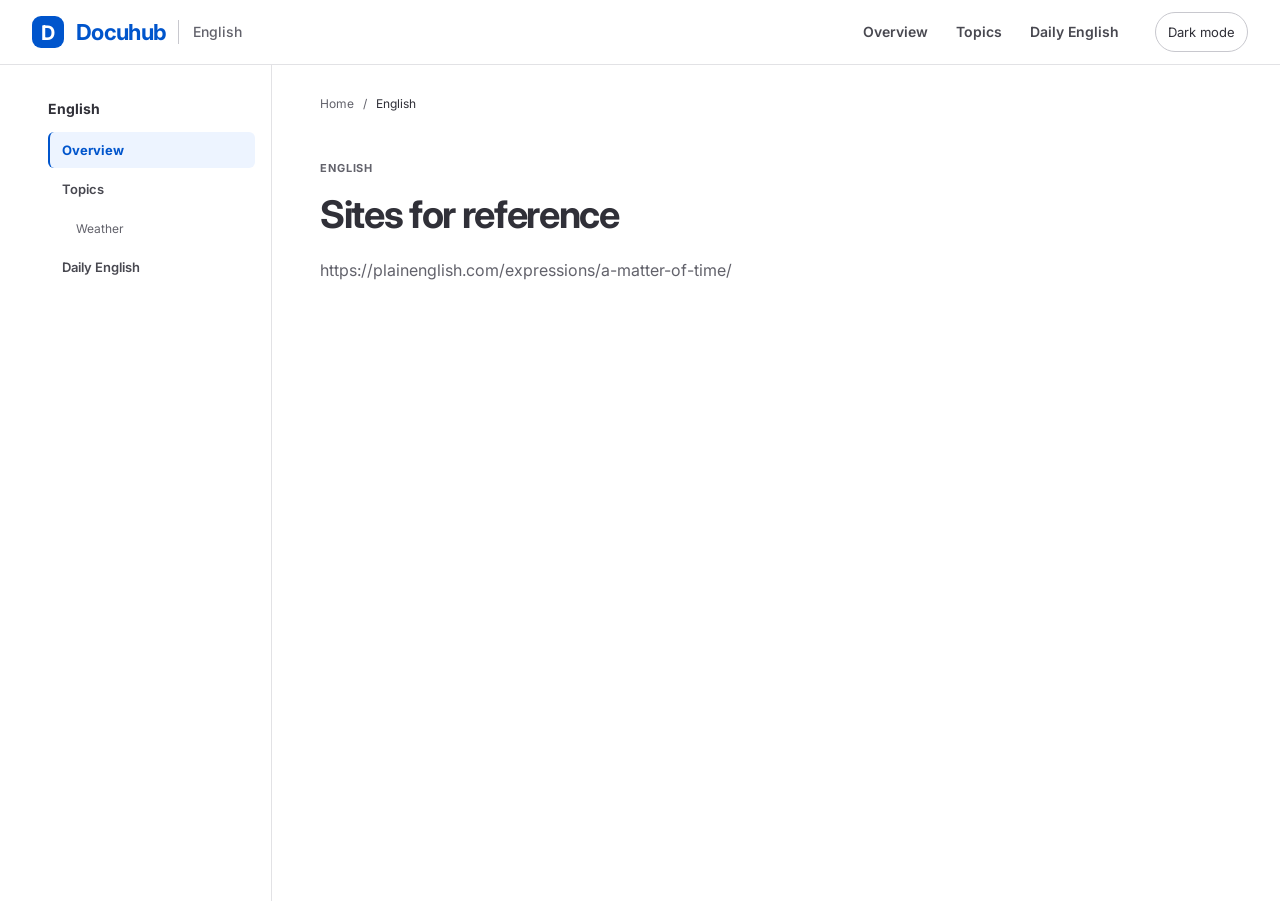
==== commit 3ad76a99: "Added site for reference" ====
--- a/eng/index.html
+++ b/eng/index.html
@@ -29,7 +29,8 @@
       <section class="hero" id="english-overview">
         <div class="container hero-copy">
           <span class="eyebrow">English</span>
-          <h1>English</h1>
+          <h1>Sites for reference</h1>
+          <p>https://plainenglish.com/expressions/a-matter-of-time/</p>
         </div>
       </section>
       <section class="git-section" id="topics" aria-labelledby="topics-heading" hidden>
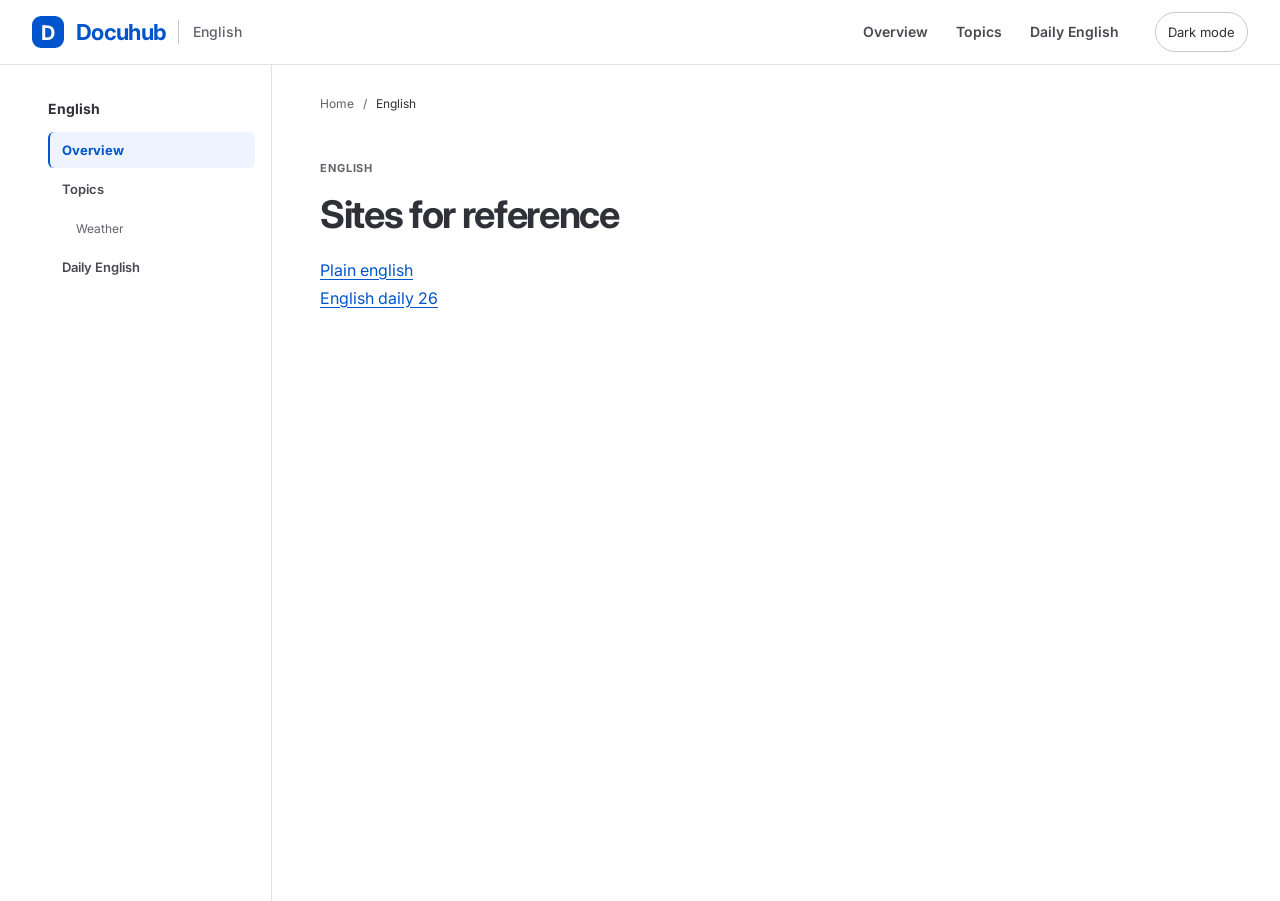
==== commit ded4235e: "Added hyperlink and more site links" ====
--- a/eng/index.html
+++ b/eng/index.html
@@ -30,7 +30,8 @@
         <div class="container hero-copy">
           <span class="eyebrow">English</span>
           <h1>Sites for reference</h1>
-          <p>https://plainenglish.com/expressions/a-matter-of-time/</p>
+          <p><a href="https://plainenglish.com/expressions/a-matter-of-time">Plain english</a></p>
+          <p><a href="https://englishdaily626.com/conversation.php?615">English daily 26</a></p>
         </div>
       </section>
       <section class="git-section" id="topics" aria-labelledby="topics-heading" hidden>
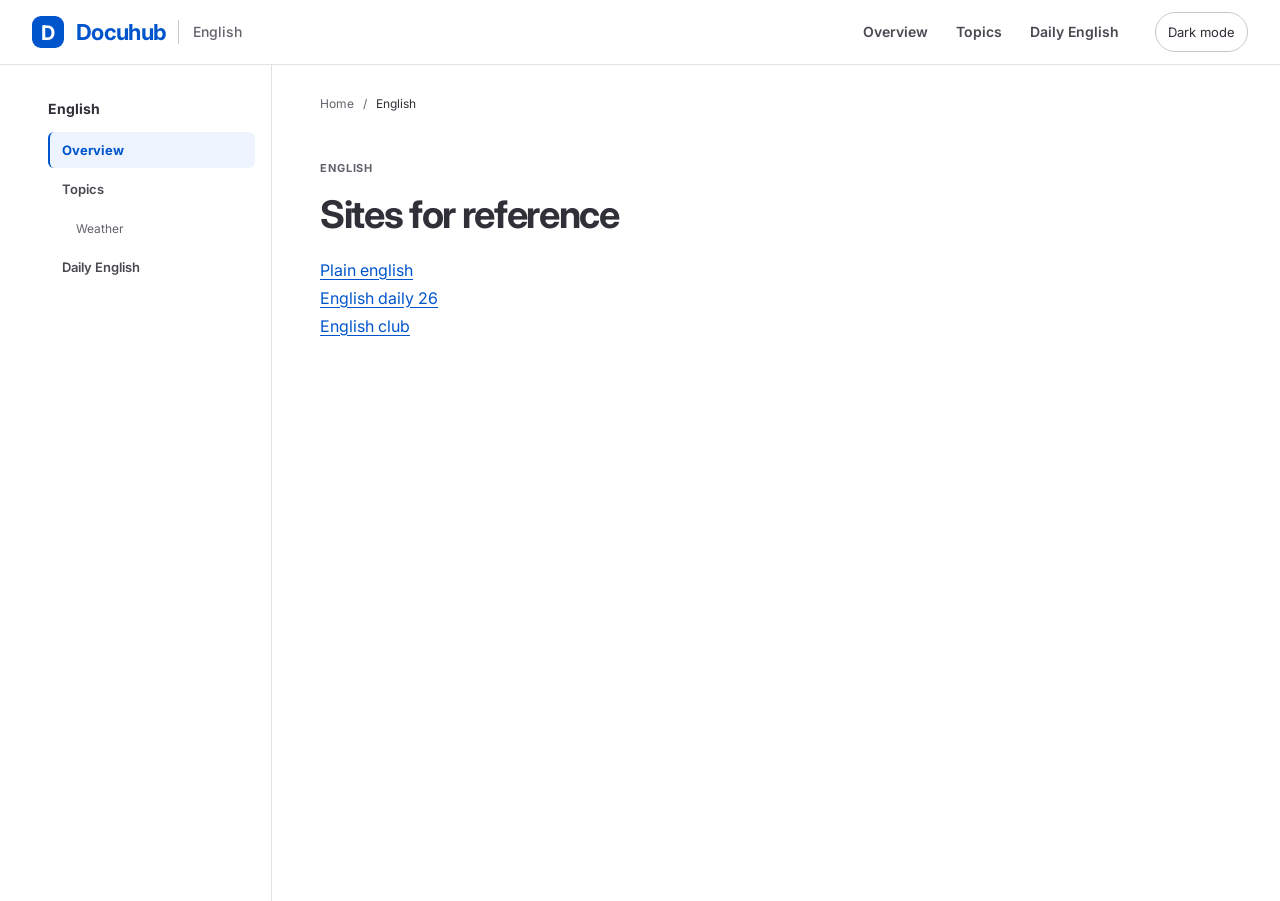
==== commit 35666149: "Add link to English club idioms page" ====
--- a/eng/index.html
+++ b/eng/index.html
@@ -1,118 +1,140 @@
 <!DOCTYPE html>
 <html lang="en">
-  <head>
-    <meta charset="UTF-8" />
-    <meta name="viewport" content="width=device-width, initial-scale=1.0" />
-    <title>English | Docuhub</title>
-    <link rel="preconnect" href="https://fonts.googleapis.com" />
-    <link rel="preconnect" href="https://fonts.gstatic.com" crossorigin />
-    <link href="https://fonts.googleapis.com/css2?family=Inter:wght@400;500;600;700;800&display=swap" rel="stylesheet" />
-    <link rel="stylesheet" href="../styles.css" />
-    <link rel="stylesheet" href="english.css" />
-    <link rel="stylesheet" href="../docs.css" />
-  </head>
-  <body>
-    <header class="site-header">
-      <div class="container header-inner">
-        <a href="index.html" class="brand">Docuhub</a>
-        <nav class="main-nav" aria-label="Primary navigation">
-          <a href="#topics">Topics</a>
-          <a href="#daily-english">Daily English</a>
-        </nav>
-        <a href="index.html" class="header-link">English home</a>
+<head>
+  <meta charset="UTF-8" />
+  <meta name="viewport" content="width=device-width, initial-scale=1.0" />
+  <title>English | Docuhub</title>
+  <link rel="preconnect" href="https://fonts.googleapis.com" />
+  <link rel="preconnect" href="https://fonts.gstatic.com" crossorigin />
+  <link href="https://fonts.googleapis.com/css2?family=Inter:wght@400;500;600;700;800&display=swap" rel="stylesheet" />
+  <link rel="stylesheet" href="../styles.css" />
+  <link rel="stylesheet" href="english.css" />
+  <link rel="stylesheet" href="../docs.css" />
+</head>
+<body>
+  <header class="site-header">
+    <div class="container header-inner">
+      <a href="index.html" class="brand">Docuhub</a>
+      <nav class="main-nav" aria-label="Primary navigation">
+        <a href="#topics">Topics</a>
+        <a href="#daily-english">Daily English</a>
+        <div class="dropdown">
+          <a href="#review-edible" class="dropdown-trigger" aria-haspopup="true" aria-expanded="false">Review</a>
+          <!-- Dropdown Menu Links -->
+          <div class="dropdown-menu">
+            <a href="#review-vocabulary">Edibles</a>
+            <a href="#review-grammar">Park</a>
+            <a href="#review-quizzes">Car</a>
+          </div>
+        </div>
+      </nav>
+      <a href="index.html" class="header-link">English home</a>
+    </div>
+  </header>
+  <nav class="breadcrumb container" aria-label="Breadcrumb">
+    <a href="index.html">Home</a><span>/</span><span aria-current="page">English</span>
+  </nav>
+  <main class="git-page">
+    <section class="hero" id="english-overview">
+      <div class="container hero-copy">
+        <span class="eyebrow">English</span>
+        <h1>Sites for reference</h1>
+        <p><a href="https://plainenglish.com/expressions/a-matter-of-time">Plain english</a></p>
+        <p><a href="https://englishdaily626.com/conversation.php?615">English daily 26</a></p>
+        <p><a href="https://www.englishclub.com/ref/esl/Idioms/H/hard_to_come_by_633.php">English club</a></p>
       </div>
-    </header>
-    <nav class="breadcrumb container" aria-label="Breadcrumb">
-      <a href="index.html">Home</a><span>/</span><span aria-current="page">English</span>
-    </nav>
-    <main class="git-page">
-      <section class="hero" id="english-overview">
-        <div class="container hero-copy">
-          <span class="eyebrow">English</span>
-          <h1>Sites for reference</h1>
-          <p><a href="https://plainenglish.com/expressions/a-matter-of-time">Plain english</a></p>
-          <p><a href="https://englishdaily626.com/conversation.php?615">English daily 26</a></p>
+    </section>
+    <section class="git-section" id="topics" aria-labelledby="topics-heading" hidden>
+      <div class="english-layout">
+        <aside class="english-sidebar">
+          <h2 id="topics-heading">Topics</h2>
+          <nav aria-label="English topics">
+            <a href="#weather" aria-current="page">Weather</a>
+          </nav>
+        </aside>
+        <article class="english-content" id="weather" aria-labelledby="weather-heading">
+          <span class="eyebrow">English / Topics</span>
+          <h1 id="weather-heading">Weather</h1>
+          <p>Learn useful words and phrases for talking about the weather in everyday conversations.</p>
+          <section id="weather-vocabulary" aria-labelledby="weather-vocabulary-heading">
+            <h2 id="weather-vocabulary-heading">Vocabulary</h2>
+            <dl>
+              <dt>Sunny</dt>
+              <dd>The sun is shining. "It's sunny today."</dd>
+              <dt>Cloudy</dt>
+              <dd>The sky is covered with clouds. "It's cloudy this morning."</dd>
+              <dt>Rainy</dt>
+              <dd>Rain is falling. "It's a rainy day, so take an umbrella."</dd>
+              <dt>Windy</dt>
+              <dd>There is a lot of wind. "It's windy outside."</dd>
+              <dt>Chilly</dt>
+              <dd>A little cold. "It's chilly this evening."</dd>
+            </dl>
+          </section>
+          <section id="weather-phrases" aria-labelledby="weather-phrases-heading">
+            <h2 id="weather-phrases-heading">Useful phrases</h2>
+            <ul>
+              <li>What's the weather like today?</li>
+              <li>It looks like it might rain.</li>
+              <li>It's getting warmer.</li>
+              <li>What's the forecast for tomorrow?</li>
+              <li>The weather was good at the start of the day, then a sudden downpour ruined our afternoon plans.</li>
+              <li>The weather was good at the start of the day, then the wind picked up and it started to pour.</li>
+              <li>Fair weather was forecast for the following day.</li>
+              <li>The weather is expected to remain clear for the next few days.</li>
+              <li>The match has been cancelled due to adverse weather conditions.</li>
+              <li>The rescue operation has been complicated by bad weather.</li>
+            </ul>
+          </section>
+          <section id="weather-conversation" aria-labelledby="weather-conversation-heading">
+            <h2 id="weather-conversation-heading">Example conversation</h2>
+            <p><strong>Alex:</strong> What's the weather like outside?</p>
+            <p><strong>Sam:</strong> It's sunny, but a little chilly.</p>
+            <p><strong>Alex:</strong> Should I take a jacket?</p>
+            <p><strong>Sam:</strong> Yes, it might get colder this afternoon.</p>
+          </section>
+          <section id="weather-practice" aria-labelledby="weather-practice-heading">
+            <h2 id="weather-practice-heading">Practice</h2>
+              <p>Describe today's weather in your town using two or three sentences. Then say what you will wear or take with you.</p>
+          </section>
+        </article>
+        <aside class="english-toc">
+          <h2>On this page</h2>
+          <nav aria-label="Weather table of contents">
+            <a href="#weather-vocabulary">Vocabulary</a>
+            <a href="#weather-phrases">Useful phrases</a>
+            <a href="#weather-conversation">Example conversation</a>
+            <a href="#weather-practice">Practice</a>
+          </nav>
+        </aside>
+      </div>
+    </section>
+    <section class="git-section" id="daily-english" aria-labelledby="daily-english-heading" hidden>
+      <div class="container">
+        <div class="section-heading">
+          <h2 id="daily-english-heading">Daily English</h2>
         </div>
-      </section>
-      <section class="git-section" id="topics" aria-labelledby="topics-heading" hidden>
-        <div class="english-layout">
-          <aside class="english-sidebar">
-            <h2 id="topics-heading">Topics</h2>
-            <nav aria-label="English topics">
-              <a href="#weather" aria-current="page">Weather</a>
-            </nav>
-          </aside>
-          <article class="english-content" id="weather" aria-labelledby="weather-heading">
-            <span class="eyebrow">English / Topics</span>
-            <h1 id="weather-heading">Weather</h1>
-            <p>Learn useful words and phrases for talking about the weather in everyday conversations.</p>
-            <section id="weather-vocabulary" aria-labelledby="weather-vocabulary-heading">
-              <h2 id="weather-vocabulary-heading">Vocabulary</h2>
-              <dl>
-                <dt>Sunny</dt>
-                <dd>The sun is shining. "It's sunny today."</dd>
-                <dt>Cloudy</dt>
-                <dd>The sky is covered with clouds. "It's cloudy this morning."</dd>
-                <dt>Rainy</dt>
-                <dd>Rain is falling. "It's a rainy day, so take an umbrella."</dd>
-                <dt>Windy</dt>
-                <dd>There is a lot of wind. "It's windy outside."</dd>
-                <dt>Chilly</dt>
-                <dd>A little cold. "It's chilly this evening."</dd>
-              </dl>
-            </section>
-            <section id="weather-phrases" aria-labelledby="weather-phrases-heading">
-              <h2 id="weather-phrases-heading">Useful phrases</h2>
-              <ul>
-                <li>What's the weather like today?</li>
-                <li>It looks like it might rain.</li>
-                <li>It's getting warmer.</li>
-                <li>What's the forecast for tomorrow?</li>
-                <li>The weather was good at the start of the day, then a sudden downpour ruined our afternoon plans.</li>
-                <li>The weather was good at the start of the day, then the wind picked up and it started to pour.</li>
-                <li>Fair weather was forecast for the following day.</li>
-                <li>The weather is expected to remain clear for the next few days.</li>
-                <li>The match has been cancelled due to adverse weather conditions.</li>
-                <li>The rescue operation has been complicated by bad weather.</li>
-              </ul>
-            </section>
-            <section id="weather-conversation" aria-labelledby="weather-conversation-heading">
-              <h2 id="weather-conversation-heading">Example conversation</h2>
-              <p><strong>Alex:</strong> What's the weather like outside?</p>
-              <p><strong>Sam:</strong> It's sunny, but a little chilly.</p>
-              <p><strong>Alex:</strong> Should I take a jacket?</p>
-              <p><strong>Sam:</strong> Yes, it might get colder this afternoon.</p>
-            </section>
-            <section id="weather-practice" aria-labelledby="weather-practice-heading">
-              <h2 id="weather-practice-heading">Practice</h2>
-              <p>Describe today's weather in your town using two or three sentences. Then say what you will wear or take with you.</p>
-            </section>
-          </article>
-          <aside class="english-toc">
-            <h2>On this page</h2>
-            <nav aria-label="Weather table of contents">
-              <a href="#weather-vocabulary">Vocabulary</a>
-              <a href="#weather-phrases">Useful phrases</a>
-              <a href="#weather-conversation">Example conversation</a>
-              <a href="#weather-practice">Practice</a>
-            </nav>
-          </aside>
-        </div>
-      </section>
-      <section class="git-section" id="daily-english" aria-labelledby="daily-english-heading" hidden>
-        <div class="container">
-          <div class="section-heading">
-            <h2 id="daily-english-heading">Daily English</h2>
-          </div>
-          <p>We left the door ajar so that we could hear what they were saying.(If a door is ajar, it is slightly open)
+        <p>We left the door ajar so that we could hear what they were saying.(If a door is ajar, it is slightly open)
             അവർ പറയുന്നത് കേൾക്കാൻ വേണ്ടി ഞങ്ങൾ വാതിൽ തുറന്നിട്ടു.<br/>
             I left the door ajar so that I could hear the baby.<br/>
-            When police arrived, the center console of his pickup truck was ajar.
-          </p>
+          When police arrived, the center console of his pickup truck was ajar.
+        </p>
+      </div>
+    </section>
+    <section class="git-section" id="review-edible" aria-labelledby="review-edible-heading" hidden>
+      <div class="container">
+        <div class="section-heading">
+          <h2 id="review-edible-heading">Review of edibles</h2>
         </div>
-      </section>
-    </main>
-    <script src="../docs.js"></script>
-    <script src="english.js"></script>
-  </body>
+        <p>Great taste. Love these biscuits.You don't feel guilty about sugar but the best thing about them
+          they fill you uponly need a couple of biscuits. Other types you could eat half a packet.
+        </p>
+      </div>
+    </section>
+
+
+  </main>
+  <script src="../docs.js"></script>
+  <script src="english.js"></script>
+</body>
 </html>
